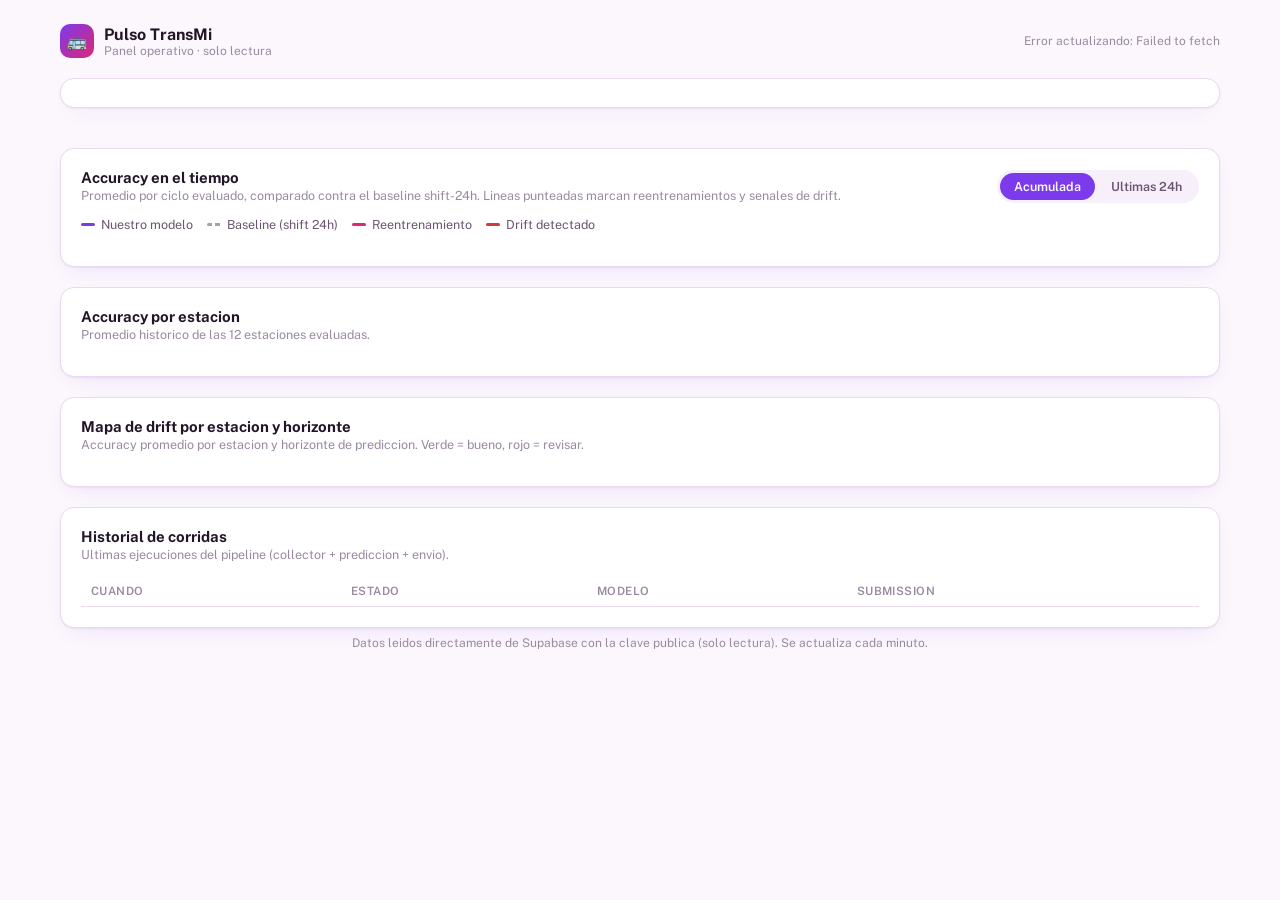
==== index.html @ a3910f8d "feat: initial read-only dashboard (bono de visualizacion)" ====
<!doctype html>
<html lang="es">
<head>
<meta charset="utf-8" />
<meta name="viewport" content="width=device-width, initial-scale=1" />
<title>Pulso TransMi · Panel</title>
<meta name="description" content="Panel de solo lectura del pipeline MLOps de Pulso TransMi: accuracy, cobertura, drift y estado de las corridas." />
<link rel="icon" href="data:image/svg+xml,<svg xmlns=%22http://www.w3.org/2000/svg%22 viewBox=%220 0 100 100%22><text y=%22.9em%22 font-size=%2290%22>💜</text></svg>" />
<link rel="preconnect" href="https://fonts.googleapis.com">
<link href="https://fonts.googleapis.com/css2?family=Public+Sans:wght@400;500;600;700&display=swap" rel="stylesheet">
<link rel="stylesheet" href="style.css" />
</head>
<body>

<header class="top">
  <div class="brand">
    <div class="brand-mark">🚌</div>
    <div class="brand-text">
      <h1>Pulso TransMi</h1>
      <p>Panel operativo · solo lectura</p>
    </div>
  </div>
  <div id="last-updated" style="font-size:12px;color:var(--ink-muted)">Cargando…</div>
</header>

<main>
  <div id="status-banner" class="status-banner"></div>

  <section id="stat-row" class="stat-row"></section>

  <section class="card">
    <div class="card-header">
      <div>
        <h2>Accuracy en el tiempo</h2>
        <p class="caption">Promedio por ciclo evaluado, comparado contra el baseline shift-24h. Lineas punteadas marcan reentrenamientos y senales de drift.</p>
      </div>
      <div id="accuracy-tabs" class="tabs">
        <button data-tab="cumulative" class="active">Acumulada</button>
        <button data-tab="rolling24h">Ultimas 24h</button>
      </div>
    </div>
    <div class="legend">
      <span class="item"><span class="swatch" style="background:var(--brand)"></span> Nuestro modelo</span>
      <span class="item"><span class="swatch dashed"></span> Baseline (shift 24h)</span>
      <span class="item"><span class="swatch" style="background:var(--brand-pink)"></span> Reentrenamiento</span>
      <span class="item"><span class="swatch" style="background:var(--critical)"></span> Drift detectado</span>
    </div>
    <div class="chart-wrap" id="accuracy-chart-svg"></div>
  </section>

  <section class="card">
    <div class="card-header">
      <div>
        <h2>Accuracy por estacion</h2>
        <p class="caption">Promedio historico de las 12 estaciones evaluadas.</p>
      </div>
    </div>
    <div id="station-bars" class="station-bars"></div>
  </section>

  <section class="card">
    <div class="card-header">
      <div>
        <h2>Mapa de drift por estacion y horizonte</h2>
        <p class="caption">Accuracy promedio por estacion y horizonte de prediccion. Verde = bueno, rojo = revisar.</p>
      </div>
    </div>
    <div class="heatmap-wrap" id="drift-heatmap"></div>
  </section>

  <section class="card">
    <div class="card-header">
      <div>
        <h2>Historial de corridas</h2>
        <p class="caption">Ultimas ejecuciones del pipeline (collector + prediccion + envio).</p>
      </div>
    </div>
    <table class="runs">
      <thead><tr><th>Cuando</th><th>Estado</th><th>Modelo</th><th>Submission</th></tr></thead>
      <tbody id="run-history-body"></tbody>
    </table>
  </section>
</main>

<footer class="page-footer">
  Datos leidos directamente de Supabase con la clave publica (solo lectura). Se actualiza cada minuto.
</footer>

<div id="viz-tooltip" class="viz-tooltip"></div>

<script src="config.js"></script>
<script src="app.js"></script>
</body>
</html>
---- style.css ----
/* ---- Design tokens ---------------------------------------------------- */
:root {
  color-scheme: light;

  --bg: #fbf7fc;
  --surface: #ffffff;
  --surface-2: #f7effa;
  --border: #ead9f0;
  --ink: #221527;
  --ink-secondary: #6b5570;
  --ink-muted: #9a8aa0;
  --grid: #ede0f0;

  --brand: #7c3aed;
  --brand-dark: #5b21b6;
  --brand-soft: #f1e6fd;
  --brand-pink: #db2777;
  --brand-pink-soft: #fce7f3;
  --baseline: #a8a0ac;

  /* Status palette -- reserved for alerts/drift/errors only, never reused
     as a data-series color. Kept distinct from the brand hues on purpose. */
  --good: #0ca30c;
  --good-soft: #e7f7e7;
  --warning: #fab219;
  --warning-soft: #fff6e3;
  --serious: #ec835a;
  --critical: #d03b3b;
  --critical-soft: #fbe9e9;

  --radius: 14px;
  --shadow: 0 1px 2px rgba(34, 21, 39, 0.06), 0 8px 24px -12px rgba(124, 58, 237, 0.18);
}

* { box-sizing: border-box; }

body {
  margin: 0;
  background: var(--bg);
  color: var(--ink);
  font-family: "Public Sans", system-ui, -apple-system, "Segoe UI", sans-serif;
  padding-inline: 16px;
  padding-block: 24px 64px;
}

main {
  max-width: 1160px;
  margin-inline: auto;
  display: flex;
  flex-direction: column;
  gap: 20px;
}

a { color: var(--brand); }

/* ---- Header ------------------------------------------------------------ */
header.top {
  display: flex;
  flex-wrap: wrap;
  align-items: center;
  justify-content: space-between;
  gap: 12px;
  max-width: 1160px;
  margin-inline: auto;
  margin-bottom: 20px;
}

.brand {
  display: flex;
  align-items: center;
  gap: 10px;
}

.brand-mark {
  width: 34px;
  height: 34px;
  border-radius: 10px;
  background: linear-gradient(135deg, var(--brand), var(--brand-pink));
  display: flex;
  align-items: center;
  justify-content: center;
  color: white;
  font-size: 16px;
}

.brand-text h1 {
  font-size: 16px;
  margin: 0;
  font-weight: 700;
}

.brand-text p {
  margin: 0;
  font-size: 12px;
  color: var(--ink-muted);
}

/* ---- Status banner ------------------------------------------------------ */
.status-banner {
  display: flex;
  align-items: center;
  gap: 12px;
  padding: 14px 18px;
  border-radius: var(--radius);
  border: 1px solid var(--border);
  background: var(--surface);
  box-shadow: var(--shadow);
}

.status-dot {
  width: 12px;
  height: 12px;
  border-radius: 50%;
  flex-shrink: 0;
  box-shadow: 0 0 0 4px currentColor / 15%;
}
.status-dot.good { background: var(--good); color: var(--good); }
.status-dot.critical { background: var(--critical); color: var(--critical); }
.status-dot.warning { background: var(--warning); color: var(--warning); }

.status-banner .label {
  font-weight: 700;
  font-size: 14px;
}
.status-banner .detail {
  font-size: 13px;
  color: var(--ink-secondary);
}
.status-banner.state-good .label { color: var(--good); }
.status-banner.state-critical .label { color: var(--critical); }

/* ---- Stat tiles ---------------------------------------------------------- */
.stat-row {
  display: grid;
  grid-template-columns: repeat(auto-fit, minmax(220px, 1fr));
  gap: 12px;
}

.stat-tile {
  background: var(--surface);
  border: 1px solid var(--border);
  border-radius: var(--radius);
  padding: 16px 18px;
  box-shadow: var(--shadow);
  display: flex;
  flex-direction: column;
  gap: 4px;
}

.stat-tile .eyebrow {
  font-size: 11px;
  text-transform: uppercase;
  letter-spacing: 0.06em;
  color: var(--brand);
  font-weight: 700;
}

.stat-tile .value {
  font-size: 26px;
  font-weight: 700;
  font-variant-numeric: tabular-nums;
}

.stat-tile .sub {
  font-size: 12.5px;
  color: var(--ink-secondary);
}

.stat-tile.alert .value { color: var(--critical); }

/* ---- Cards --------------------------------------------------------------- */
.card {
  background: var(--surface);
  border: 1px solid var(--border);
  border-radius: var(--radius);
  padding: 20px;
  box-shadow: var(--shadow);
  display: flex;
  flex-direction: column;
  gap: 14px;
}

.card-header {
  display: flex;
  flex-wrap: wrap;
  align-items: center;
  justify-content: space-between;
  gap: 10px;
}

.card-header h2 {
  font-size: 15px;
  margin: 0;
  font-weight: 700;
}
.card-header p.caption {
  margin: 2px 0 0;
  font-size: 12.5px;
  color: var(--ink-muted);
}

/* Tabs (accuracy: acumulada / ultimas 24h) */
.tabs {
  display: inline-flex;
  background: var(--surface-2);
  border-radius: 999px;
  padding: 3px;
  gap: 2px;
}
.tabs button {
  border: none;
  background: transparent;
  padding: 6px 14px;
  border-radius: 999px;
  font-size: 12.5px;
  font-weight: 600;
  color: var(--ink-secondary);
  cursor: pointer;
  font-family: inherit;
}
.tabs button.active {
  background: var(--brand);
  color: white;
}

/* Legend */
.legend {
  display: flex;
  flex-wrap: wrap;
  gap: 14px;
  font-size: 12.5px;
  color: var(--ink-secondary);
}
.legend .item { display: flex; align-items: center; gap: 6px; }
.legend .swatch { width: 14px; height: 3px; border-radius: 2px; display: inline-block; }
.legend .swatch.dashed {
  background: repeating-linear-gradient(to right, var(--baseline) 0 5px, transparent 5px 8px);
}

.chart-wrap { position: relative; overflow-x: auto; }
svg.chart { width: 100%; height: auto; display: block; }
svg.chart text { font-family: inherit; fill: var(--ink-muted); }
svg.chart .axis-line { stroke: var(--grid); stroke-width: 1; }
svg.chart .gridline { stroke: var(--grid); stroke-width: 1; }

/* Tooltip */
.viz-tooltip {
  position: fixed;
  pointer-events: none;
  background: var(--ink);
  color: white;
  font-size: 12px;
  padding: 8px 10px;
  border-radius: 8px;
  box-shadow: 0 8px 20px rgba(0,0,0,0.25);
  z-index: 50;
  opacity: 0;
  transition: opacity 0.08s ease;
  max-width: 220px;
  line-height: 1.4;
}
.viz-tooltip.visible { opacity: 1; }
.viz-tooltip b { color: #fff; }
.viz-tooltip .muted { color: #c9bfe0; }

/* Station bars */
.station-bars { display: flex; flex-direction: column; gap: 8px; }
.station-bar-row { display: grid; grid-template-columns: 56px 1fr 46px; align-items: center; gap: 10px; }
.station-bar-row .sid { font-size: 12px; color: var(--ink-secondary); font-variant-numeric: tabular-nums; }
.station-bar-track { background: var(--surface-2); border-radius: 6px; height: 14px; overflow: hidden; }
.station-bar-fill { height: 100%; border-radius: 6px; background: linear-gradient(90deg, var(--brand-soft), var(--brand)); }
.station-bar-row .val { font-size: 12px; text-align: right; font-variant-numeric: tabular-nums; color: var(--ink-secondary); }

/* Heatmap */
.heatmap-wrap { overflow-x: auto; }
table.heatmap { border-collapse: collapse; width: 100%; font-size: 12px; }
table.heatmap th { font-weight: 600; color: var(--ink-muted); padding: 6px 8px; text-align: center; }
table.heatmap th.row-label, table.heatmap td.row-label { text-align: left; color: var(--ink-secondary); font-weight: 600; }
table.heatmap td { padding: 0; text-align: center; }
table.heatmap .cell {
  margin: 2px;
  border-radius: 6px;
  padding: 8px 4px;
  font-variant-numeric: tabular-nums;
  color: white;
  font-weight: 600;
  cursor: default;
}

/* Run history table */
table.runs { width: 100%; border-collapse: collapse; font-size: 12.5px; }
table.runs th {
  text-align: left;
  color: var(--ink-muted);
  font-weight: 600;
  padding: 8px 10px;
  border-bottom: 1px solid var(--border);
  font-size: 11.5px;
  text-transform: uppercase;
  letter-spacing: 0.04em;
}
table.runs td {
  padding: 9px 10px;
  border-bottom: 1px solid var(--grid);
  vertical-align: top;
}
table.runs tr:last-child td { border-bottom: none; }
.pill {
  display: inline-flex;
  align-items: center;
  gap: 5px;
  padding: 3px 9px;
  border-radius: 999px;
  font-size: 11.5px;
  font-weight: 700;
}
.pill.success { background: var(--good-soft); color: var(--good); }
.pill.failed { background: var(--critical-soft); color: var(--critical); }
.pill.running { background: var(--warning-soft); color: #92650a; }
.mono { font-family: ui-monospace, "SF Mono", Menlo, monospace; font-size: 11.5px; color: var(--ink-secondary); }

footer.page-footer {
  max-width: 1160px;
  margin-inline: auto;
  margin-top: 8px;
  font-size: 12px;
  color: var(--ink-muted);
  text-align: center;
}

.empty-note { font-size: 12.5px; color: var(--ink-muted); padding: 12px 0; }

@media (max-width: 640px) {
  .card-header { flex-direction: column; align-items: flex-start; }
  table.heatmap { font-size: 10.5px; }
}
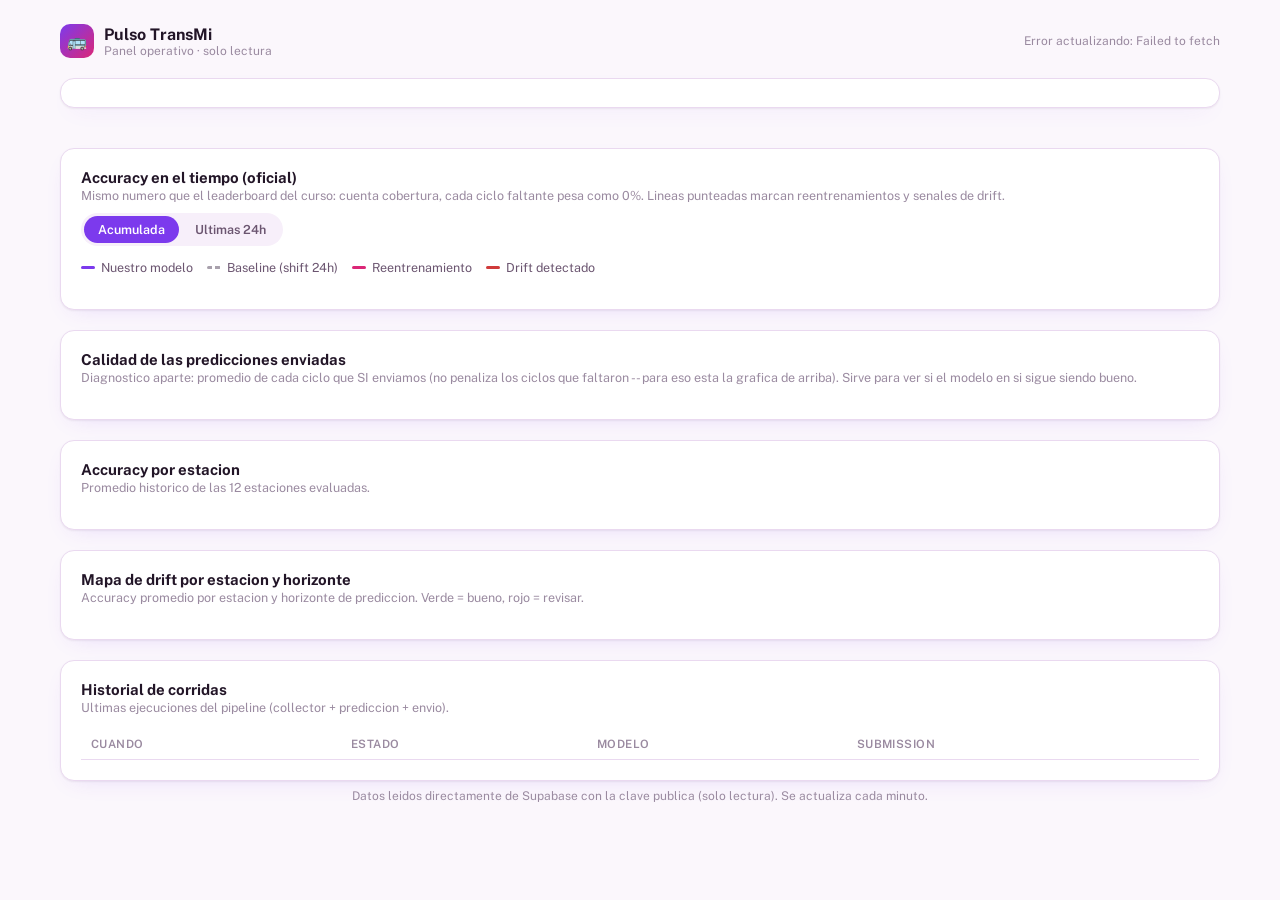
==== commit 26f9686d: "fix: main accuracy chart now plots the official leaderboard history, not local per-cycle averages Th" ====
--- a/index.html
+++ b/index.html
@@ -31,8 +31,8 @@
   <section class="card">
     <div class="card-header">
       <div>
-        <h2>Accuracy en el tiempo</h2>
-        <p class="caption">Promedio por ciclo evaluado, comparado contra el baseline shift-24h. Lineas punteadas marcan reentrenamientos y senales de drift.</p>
+        <h2>Accuracy en el tiempo (oficial)</h2>
+        <p class="caption">Mismo numero que el leaderboard del curso: cuenta cobertura, cada ciclo faltante pesa como 0%. Lineas punteadas marcan reentrenamientos y senales de drift.</p>
       </div>
       <div id="accuracy-tabs" class="tabs">
         <button data-tab="cumulative" class="active">Acumulada</button>
@@ -46,6 +46,16 @@
       <span class="item"><span class="swatch" style="background:var(--critical)"></span> Drift detectado</span>
     </div>
     <div class="chart-wrap" id="accuracy-chart-svg"></div>
+  </section>
+
+  <section class="card">
+    <div class="card-header">
+      <div>
+        <h2>Calidad de las predicciones enviadas</h2>
+        <p class="caption">Diagnostico aparte: promedio de cada ciclo que SI enviamos (no penaliza los ciclos que faltaron -- para eso esta la grafica de arriba). Sirve para ver si el modelo en si sigue siendo bueno.</p>
+      </div>
+    </div>
+    <div class="chart-wrap" id="submission-quality-svg"></div>
   </section>
 
   <section class="card">
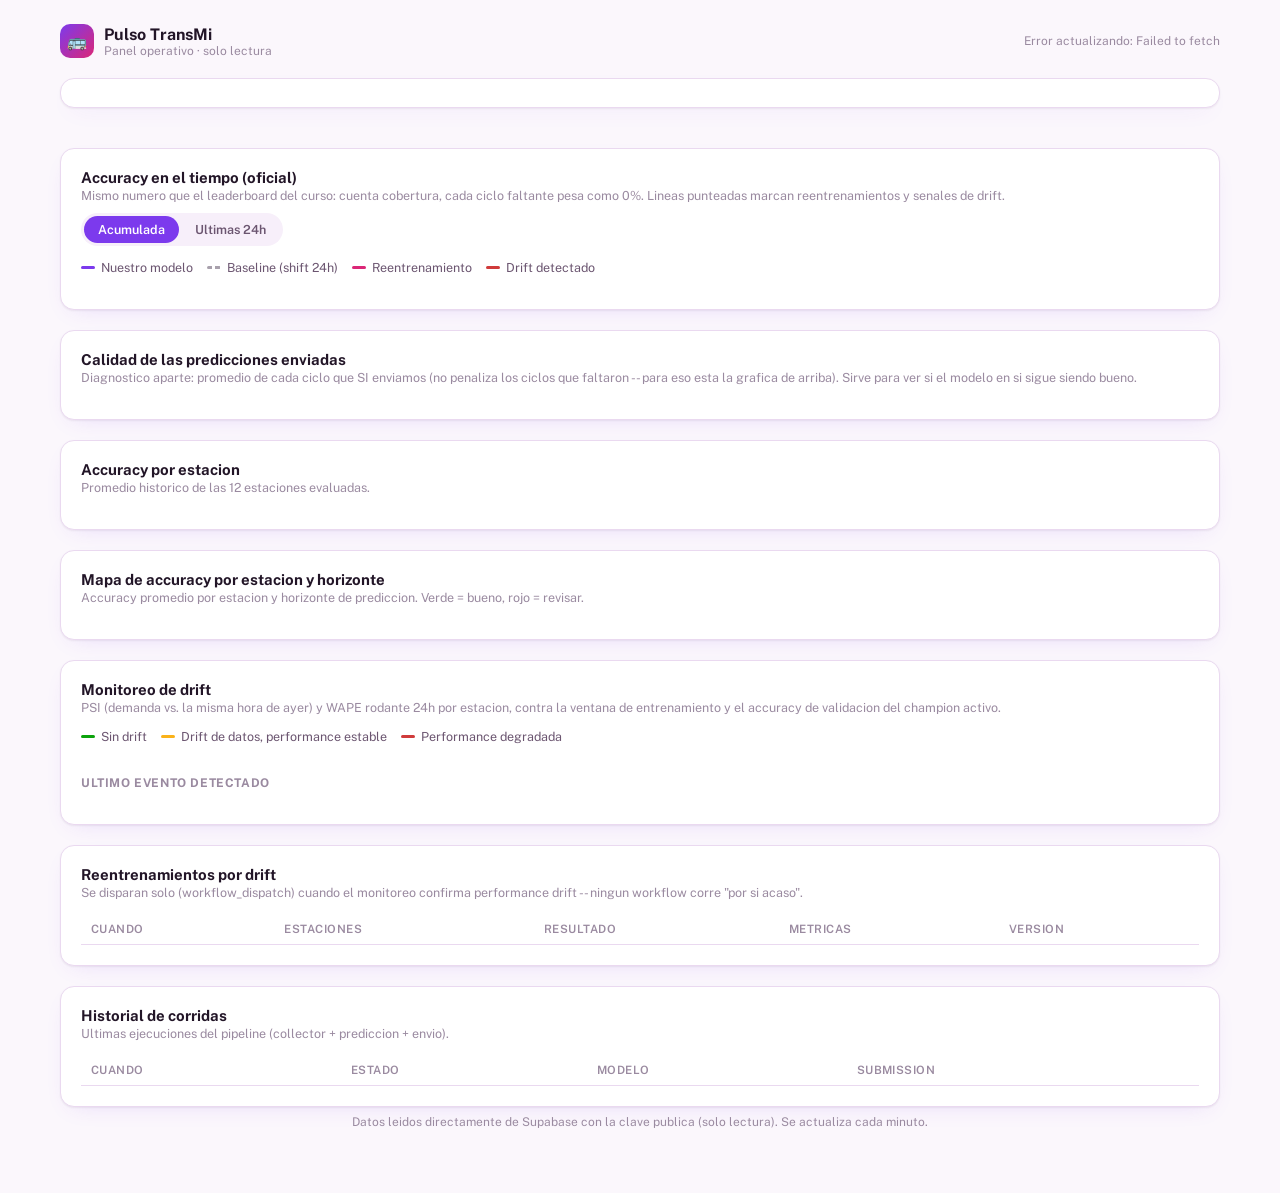
==== commit c78cd0eb: "feat: drift monitoring section (station semaphore, last event, retrain outcomes) Three new cards, al" ====
--- a/index.html
+++ b/index.html
@@ -71,11 +71,41 @@
   <section class="card">
     <div class="card-header">
       <div>
-        <h2>Mapa de drift por estacion y horizonte</h2>
+        <h2>Mapa de accuracy por estacion y horizonte</h2>
         <p class="caption">Accuracy promedio por estacion y horizonte de prediccion. Verde = bueno, rojo = revisar.</p>
       </div>
     </div>
     <div class="heatmap-wrap" id="drift-heatmap"></div>
+  </section>
+
+  <section class="card">
+    <div class="card-header">
+      <div>
+        <h2>Monitoreo de drift</h2>
+        <p class="caption">PSI (demanda vs. la misma hora de ayer) y WAPE rodante 24h por estacion, contra la ventana de entrenamiento y el accuracy de validacion del champion activo.</p>
+      </div>
+    </div>
+    <div class="legend">
+      <span class="item"><span class="swatch" style="background:var(--good)"></span> Sin drift</span>
+      <span class="item"><span class="swatch" style="background:var(--warning)"></span> Drift de datos, performance estable</span>
+      <span class="item"><span class="swatch" style="background:var(--critical)"></span> Performance degradada</span>
+    </div>
+    <div id="station-semaphore" class="semaphore-grid"></div>
+    <h3 class="subhead">Ultimo evento detectado</h3>
+    <div id="last-drift-event"></div>
+  </section>
+
+  <section class="card">
+    <div class="card-header">
+      <div>
+        <h2>Reentrenamientos por drift</h2>
+        <p class="caption">Se disparan solo (workflow_dispatch) cuando el monitoreo confirma performance drift -- ningun workflow corre "por si acaso".</p>
+      </div>
+    </div>
+    <table class="runs">
+      <thead><tr><th>Cuando</th><th>Estaciones</th><th>Resultado</th><th>Metricas</th><th>Version</th></tr></thead>
+      <tbody id="retrain-history-body"></tbody>
+    </table>
   </section>
 
   <section class="card">
--- a/style.css
+++ b/style.css
@@ -330,6 +330,55 @@
 
 .empty-note { font-size: 12.5px; color: var(--ink-muted); padding: 12px 0; }
 
+/* Drift monitoring */
+.subhead {
+  font-size: 12px;
+  text-transform: uppercase;
+  letter-spacing: 0.05em;
+  color: var(--ink-muted);
+  margin: 4px 0 0;
+  font-weight: 700;
+}
+.semaphore-grid {
+  display: grid;
+  grid-template-columns: repeat(auto-fill, minmax(84px, 1fr));
+  gap: 8px;
+}
+.semaphore-tile {
+  display: flex;
+  flex-direction: column;
+  align-items: center;
+  gap: 6px;
+  padding: 12px 8px;
+  border-radius: 10px;
+  background: var(--surface-2);
+  cursor: default;
+}
+.semaphore-tile .sid { font-size: 11.5px; color: var(--ink-secondary); font-variant-numeric: tabular-nums; }
+.semaphore-tile .dot { width: 14px; height: 14px; border-radius: 50%; }
+.semaphore-tile .dot.good { background: var(--good); }
+.semaphore-tile .dot.warning { background: var(--warning); }
+.semaphore-tile .dot.critical { background: var(--critical); }
+.semaphore-tile .dot.unknown { background: var(--ink-muted); }
+
+.drift-event-card {
+  border-left: 3px solid var(--critical);
+  background: var(--critical-soft);
+  border-radius: 0 10px 10px 0;
+  padding: 12px 14px;
+  display: flex;
+  flex-direction: column;
+  gap: 6px;
+}
+.drift-event-head {
+  display: flex;
+  flex-wrap: wrap;
+  align-items: center;
+  gap: 10px;
+}
+.drift-event-card p { margin: 0; font-size: 13px; color: var(--ink-secondary); }
+.drift-event-card p:empty { display: none; }
+
 @media (max-width: 640px) {
   .card-header { flex-direction: column; align-items: flex-start; }
   table.heatmap { font-size: 10.5px; }
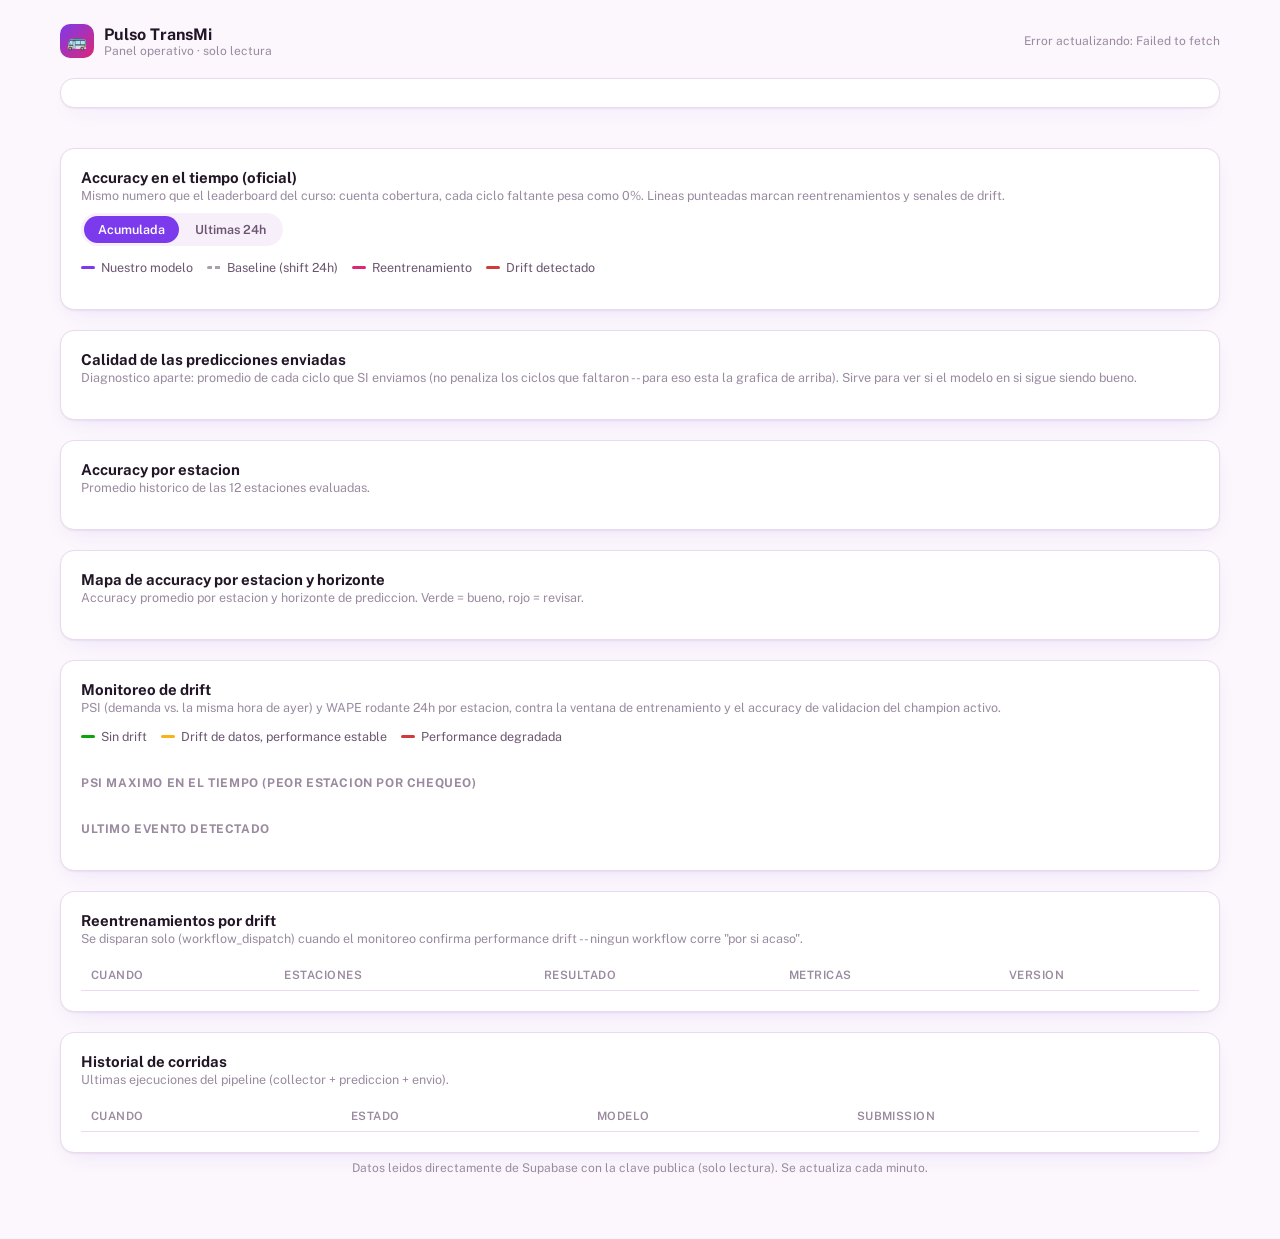
==== commit 1c7c9c2c: "feat: PSI-over-time chart + approximate 'ultimos 6 ciclos' tile - New line chart in the drift sectio" ====
--- a/index.html
+++ b/index.html
@@ -91,6 +91,8 @@
       <span class="item"><span class="swatch" style="background:var(--critical)"></span> Performance degradada</span>
     </div>
     <div id="station-semaphore" class="semaphore-grid"></div>
+    <h3 class="subhead">PSI maximo en el tiempo (peor estacion por chequeo)</h3>
+    <div class="chart-wrap" id="drift-psi-chart"></div>
     <h3 class="subhead">Ultimo evento detectado</h3>
     <div id="last-drift-event"></div>
   </section>
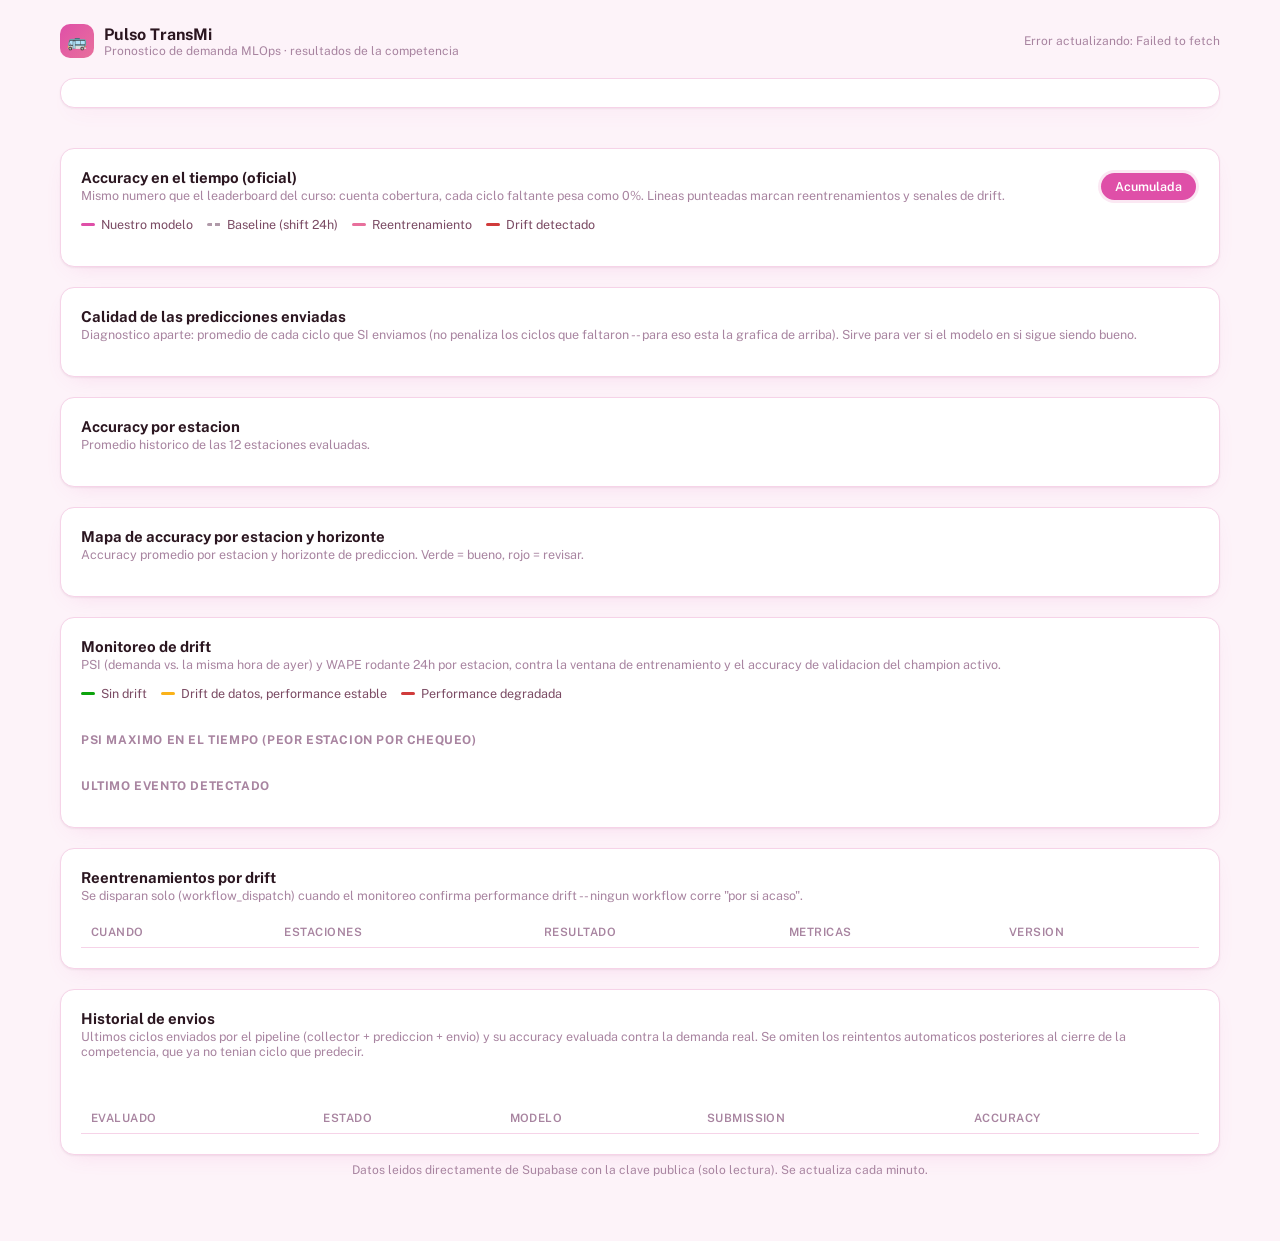
==== commit d0e46e43: "feat: show the competition-period record instead of post-close retries - Run history rebuilt from th" ====
--- a/index.html
+++ b/index.html
@@ -17,7 +17,7 @@
     <div class="brand-mark">🚌</div>
     <div class="brand-text">
       <h1>Pulso TransMi</h1>
-      <p>Panel operativo · solo lectura</p>
+      <p>Pronostico de demanda MLOps · resultados de la competencia</p>
     </div>
   </div>
   <div id="last-updated" style="font-size:12px;color:var(--ink-muted)">Cargando…</div>
@@ -36,7 +36,6 @@
       </div>
       <div id="accuracy-tabs" class="tabs">
         <button data-tab="cumulative" class="active">Acumulada</button>
-        <button data-tab="rolling24h">Ultimas 24h</button>
       </div>
     </div>
     <div class="legend">
@@ -113,12 +112,13 @@
   <section class="card">
     <div class="card-header">
       <div>
-        <h2>Historial de corridas</h2>
-        <p class="caption">Ultimas ejecuciones del pipeline (collector + prediccion + envio).</p>
+        <h2>Historial de envios</h2>
+        <p class="caption">Ultimos ciclos enviados por el pipeline (collector + prediccion + envio) y su accuracy evaluada contra la demanda real. Se omiten los reintentos automaticos posteriores al cierre de la competencia, que ya no tenian ciclo que predecir.</p>
       </div>
     </div>
+    <div id="run-history-summary" class="stat-row" style="margin-bottom:16px"></div>
     <table class="runs">
-      <thead><tr><th>Cuando</th><th>Estado</th><th>Modelo</th><th>Submission</th></tr></thead>
+      <thead><tr><th>Evaluado</th><th>Estado</th><th>Modelo</th><th>Submission</th><th>Accuracy</th></tr></thead>
       <tbody id="run-history-body"></tbody>
     </table>
   </section>
--- a/style.css
+++ b/style.css
@@ -2,24 +2,25 @@
 :root {
   color-scheme: light;
 
-  --bg: #fbf7fc;
+  --bg: #fdf3f9;
   --surface: #ffffff;
-  --surface-2: #f7effa;
-  --border: #ead9f0;
-  --ink: #221527;
-  --ink-secondary: #6b5570;
-  --ink-muted: #9a8aa0;
-  --grid: #ede0f0;
-
-  --brand: #7c3aed;
-  --brand-dark: #5b21b6;
-  --brand-soft: #f1e6fd;
-  --brand-pink: #db2777;
-  --brand-pink-soft: #fce7f3;
-  --baseline: #a8a0ac;
+  --surface-2: #fbe8f3;
+  --border: #f6d3e8;
+  --ink: #2b1620;
+  --ink-secondary: #7a4a63;
+  --ink-muted: #a884a0;
+  --grid: #f3dcec;
+
+  --brand: #df4fa8;
+  --brand-dark: #b8317f;
+  --brand-soft: #fbe1f1;
+  --brand-pink: #e8709c;
+  --brand-pink-soft: #fce9ef;
+  --baseline: #b09aa9;
 
   /* Status palette -- reserved for alerts/drift/errors only, never reused
-     as a data-series color. Kept distinct from the brand hues on purpose. */
+     as a data-series color. Kept distinct from the brand hues on purpose
+     (and untouched when the brand palette changes). */
   --good: #0ca30c;
   --good-soft: #e7f7e7;
   --warning: #fab219;
@@ -29,7 +30,7 @@
   --critical-soft: #fbe9e9;
 
   --radius: 14px;
-  --shadow: 0 1px 2px rgba(34, 21, 39, 0.06), 0 8px 24px -12px rgba(124, 58, 237, 0.18);
+  --shadow: 0 1px 2px rgba(43, 22, 32, 0.06), 0 8px 24px -12px rgba(223, 79, 168, 0.20);
 }
 
 * { box-sizing: border-box; }
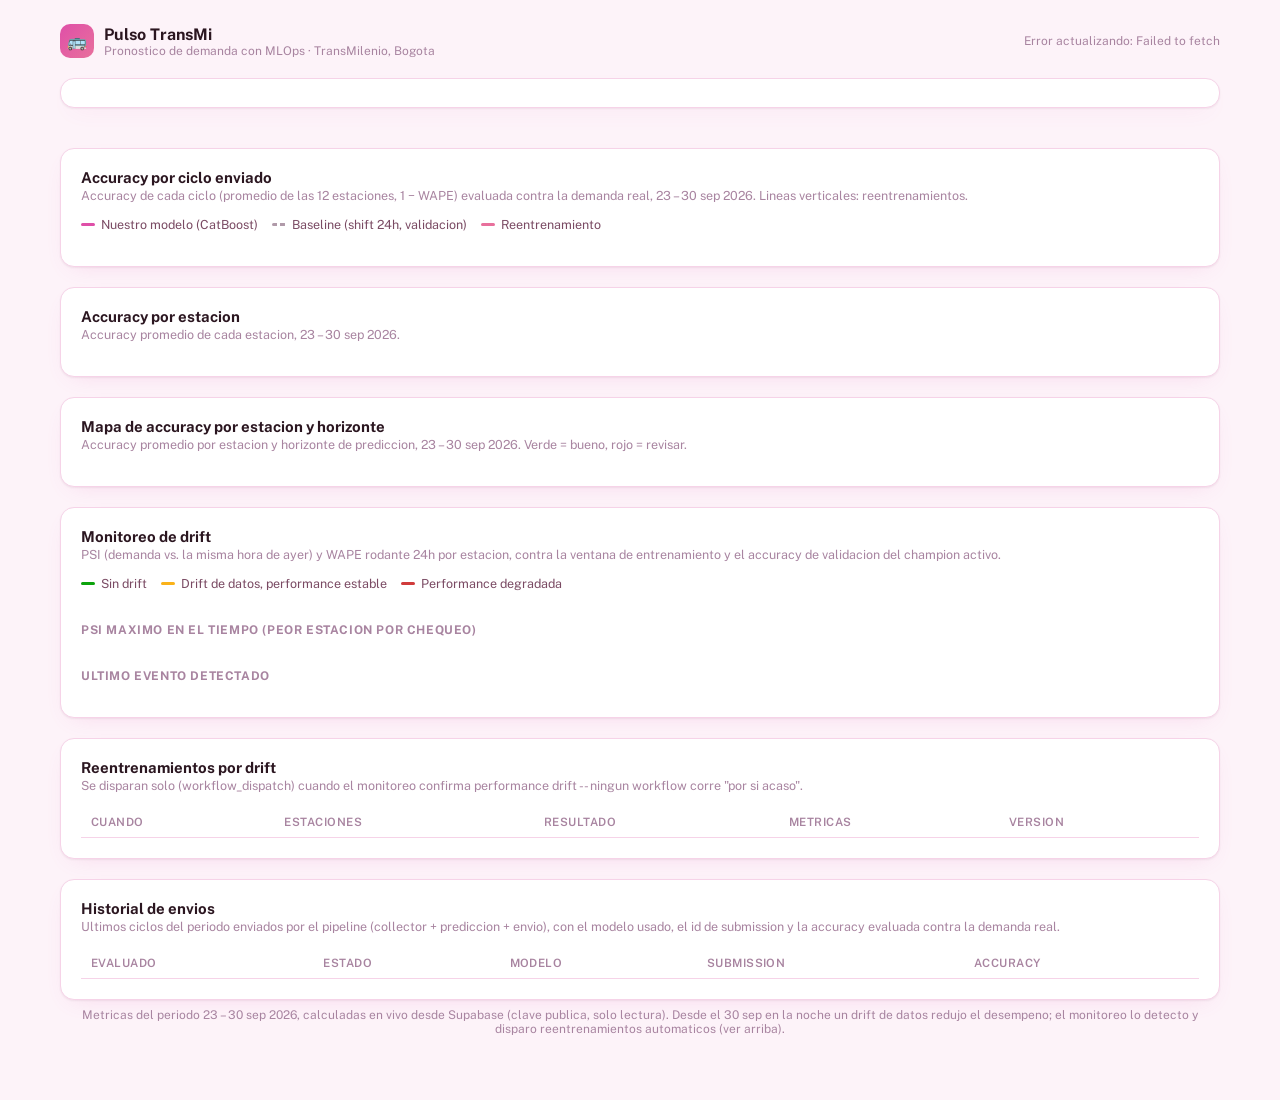
==== commit 00e4fd8e: "feat: portfolio view at / focused on the stable pre-drift week; freeze course version at /entrega/ T" ====
--- a/index.html
+++ b/index.html
@@ -17,7 +17,7 @@
     <div class="brand-mark">🚌</div>
     <div class="brand-text">
       <h1>Pulso TransMi</h1>
-      <p>Pronostico de demanda MLOps · resultados de la competencia</p>
+      <p>Pronostico de demanda con MLOps · TransMilenio, Bogota</p>
     </div>
   </div>
   <div id="last-updated" style="font-size:12px;color:var(--ink-muted)">Cargando…</div>
@@ -28,31 +28,18 @@
 
   <section id="stat-row" class="stat-row"></section>
 
-  <section class="card">
-    <div class="card-header">
-      <div>
-        <h2>Accuracy en el tiempo (oficial)</h2>
-        <p class="caption">Mismo numero que el leaderboard del curso: cuenta cobertura, cada ciclo faltante pesa como 0%. Lineas punteadas marcan reentrenamientos y senales de drift.</p>
-      </div>
-      <div id="accuracy-tabs" class="tabs">
-        <button data-tab="cumulative" class="active">Acumulada</button>
-      </div>
-    </div>
-    <div class="legend">
-      <span class="item"><span class="swatch" style="background:var(--brand)"></span> Nuestro modelo</span>
-      <span class="item"><span class="swatch dashed"></span> Baseline (shift 24h)</span>
-      <span class="item"><span class="swatch" style="background:var(--brand-pink)"></span> Reentrenamiento</span>
-      <span class="item"><span class="swatch" style="background:var(--critical)"></span> Drift detectado</span>
-    </div>
-    <div class="chart-wrap" id="accuracy-chart-svg"></div>
-  </section>
 
   <section class="card">
     <div class="card-header">
       <div>
-        <h2>Calidad de las predicciones enviadas</h2>
-        <p class="caption">Diagnostico aparte: promedio de cada ciclo que SI enviamos (no penaliza los ciclos que faltaron -- para eso esta la grafica de arriba). Sirve para ver si el modelo en si sigue siendo bueno.</p>
+        <h2>Accuracy por ciclo enviado</h2>
+        <p class="caption">Accuracy de cada ciclo (promedio de las 12 estaciones, 1 − WAPE) evaluada contra la demanda real, 23 – 30 sep 2026. Lineas verticales: reentrenamientos.</p>
       </div>
+    </div>
+    <div class="legend">
+      <span class="item"><span class="swatch" style="background:var(--brand)"></span> Nuestro modelo (CatBoost)</span>
+      <span class="item"><span class="swatch dashed"></span> Baseline (shift 24h, validacion)</span>
+      <span class="item"><span class="swatch" style="background:var(--brand-pink)"></span> Reentrenamiento</span>
     </div>
     <div class="chart-wrap" id="submission-quality-svg"></div>
   </section>
@@ -61,7 +48,7 @@
     <div class="card-header">
       <div>
         <h2>Accuracy por estacion</h2>
-        <p class="caption">Promedio historico de las 12 estaciones evaluadas.</p>
+        <p class="caption">Accuracy promedio de cada estacion, 23 – 30 sep 2026.</p>
       </div>
     </div>
     <div id="station-bars" class="station-bars"></div>
@@ -71,7 +58,7 @@
     <div class="card-header">
       <div>
         <h2>Mapa de accuracy por estacion y horizonte</h2>
-        <p class="caption">Accuracy promedio por estacion y horizonte de prediccion. Verde = bueno, rojo = revisar.</p>
+        <p class="caption">Accuracy promedio por estacion y horizonte de prediccion, 23 – 30 sep 2026. Verde = bueno, rojo = revisar.</p>
       </div>
     </div>
     <div class="heatmap-wrap" id="drift-heatmap"></div>
@@ -113,10 +100,9 @@
     <div class="card-header">
       <div>
         <h2>Historial de envios</h2>
-        <p class="caption">Ultimos ciclos enviados por el pipeline (collector + prediccion + envio) y su accuracy evaluada contra la demanda real. Se omiten los reintentos automaticos posteriores al cierre de la competencia, que ya no tenian ciclo que predecir.</p>
+        <p class="caption">Ultimos ciclos del periodo enviados por el pipeline (collector + prediccion + envio), con el modelo usado, el id de submission y la accuracy evaluada contra la demanda real.</p>
       </div>
     </div>
-    <div id="run-history-summary" class="stat-row" style="margin-bottom:16px"></div>
     <table class="runs">
       <thead><tr><th>Evaluado</th><th>Estado</th><th>Modelo</th><th>Submission</th><th>Accuracy</th></tr></thead>
       <tbody id="run-history-body"></tbody>
@@ -125,7 +111,7 @@
 </main>
 
 <footer class="page-footer">
-  Datos leidos directamente de Supabase con la clave publica (solo lectura). Se actualiza cada minuto.
+  Metricas del periodo 23 – 30 sep 2026, calculadas en vivo desde Supabase (clave publica, solo lectura). Desde el 30 sep en la noche un drift de datos redujo el desempeno; el monitoreo lo detecto y disparo reentrenamientos automaticos (ver arriba).
 </footer>
 
 <div id="viz-tooltip" class="viz-tooltip"></div>
--- a/style.css
+++ b/style.css
@@ -269,7 +269,7 @@
 .station-bar-row { display: grid; grid-template-columns: 56px 1fr 46px; align-items: center; gap: 10px; }
 .station-bar-row .sid { font-size: 12px; color: var(--ink-secondary); font-variant-numeric: tabular-nums; }
 .station-bar-track { background: var(--surface-2); border-radius: 6px; height: 14px; overflow: hidden; }
-.station-bar-fill { height: 100%; border-radius: 6px; background: linear-gradient(90deg, var(--brand-soft), var(--brand)); }
+.station-bar-fill { display: block; height: 100%; border-radius: 6px; background: linear-gradient(90deg, var(--brand-soft), var(--brand)); }
 .station-bar-row .val { font-size: 12px; text-align: right; font-variant-numeric: tabular-nums; color: var(--ink-secondary); }
 
 /* Heatmap */
